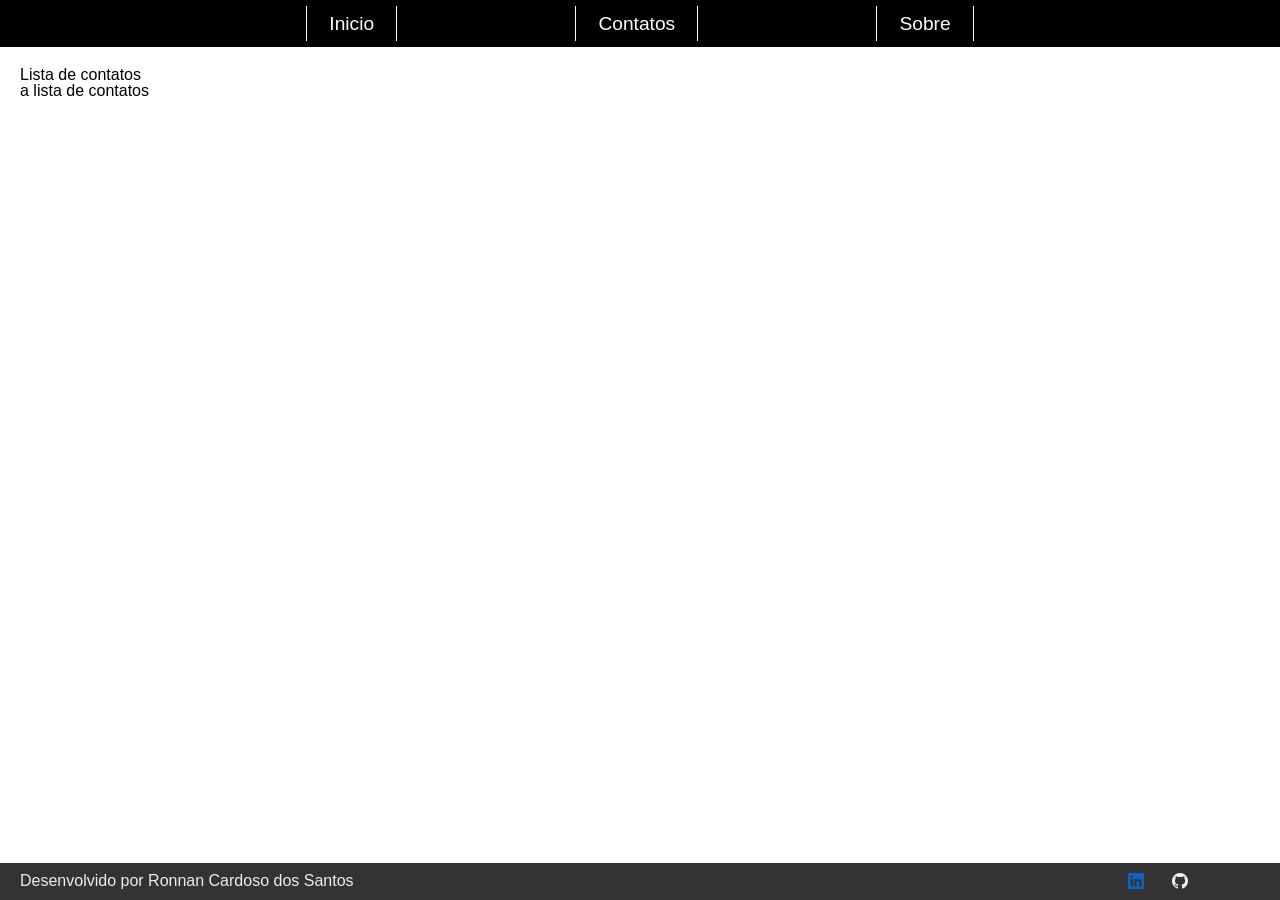
==== index.html @ abeeced5 "Initial commit" ====
<!doctype html>
<html lang="en">
  <head>
    <meta charset="UTF-8" />
    <meta name="viewport" content="width=device-width, initial-scale=1.0" />
    <title>MVP1 - PUCRIO</title>
    <!-- Biblioteca de icones -->
    <link
      rel="stylesheet"
      href="https://cdn.jsdelivr.net/npm/bootstrap-icons@1.11.3/font/bootstrap-icons.css"
      integrity="sha384-tViUnnbYAV00FLIhhi3v/dWt3Jxw4gZQcNoSCxCIFNJVCx7/D55/wXsrNIRANwdD"
      crossorigin="anonymous"
    />
    <!-- Arquivo de estilo -->
    <link rel="stylesheet" href="./src/styles/styles.css" />
  </head>
  <body>
    <!-- Cabeçalho -->
    <header>
      <ul>
        <li>Inicio</li>
        <li>Contatos</li>
        <li>Sobre</li>
      </ul>
    </header>
    <!-- fim do Cabeçalho -->
    <main>
      <div class="container">
        <h1>Lista de contatos</h1>
        <p>a lista de contatos</p>
      </div>
    </main>
    <!-- Rodape -->
    <footer>
      <div class="footer-left">Desenvolvido por Ronnan Cardoso dos Santos</div>
      <div class="footer-right">
        <a href="https://www.linkedin.com/in/ronnan-santos/" target="_blank"
          ><i class="bi bi-linkedin" style="color: #0a66c2"></i
        ></a>
        <a href="https://github.com/ronnansants" target="_blank"
          ><i class="bi bi-github"></i>
        </a>
      </div>
    </footer>
    <!-- Fim do Rodape -->
  </body>
</html>
---- src/styles/styles.css ----
@import url("./reset.css");
body {
  margin: 0;
  min-height: 100vh; /* altura mínima da tela */
  display: flex;
  flex-direction: column;
  font-family: Verdana, Geneva, Tahoma, sans-serif;
}

/* Cabeçalho */
header {
  padding: 6px 10dvw;
  font-size: larger;
  background: #000000;
  color: #fff;
}
header ul {
  display: flex;
  justify-content: space-evenly;
}
header ul li {
  padding: 8px 22px;
  border-right: solid 1px snow;
  border-left: solid 1px snow;
}

/* Fim do cabeçalho */

main {
  flex: 1; /* ocupa todo o espaço disponível */
  padding: 20px;
}

.container {
  width: 70%;
  justify-self: center;
}

footer {
  background: #333;
  color: #eeeeee;
  text-align: center;
  margin-top: 20px;
  padding: 10px 20px;
  display: flex;
}

.footer-left {
  flex: 5;
  text-align: left;
}
.footer-right {
  flex: 2;
  text-align: right;
  padding: 0 60px 0 12px;
}

.footer-right a {
  margin: 0 12px;
}

footer a {
  text-decoration: none;
  color: inherit;
}
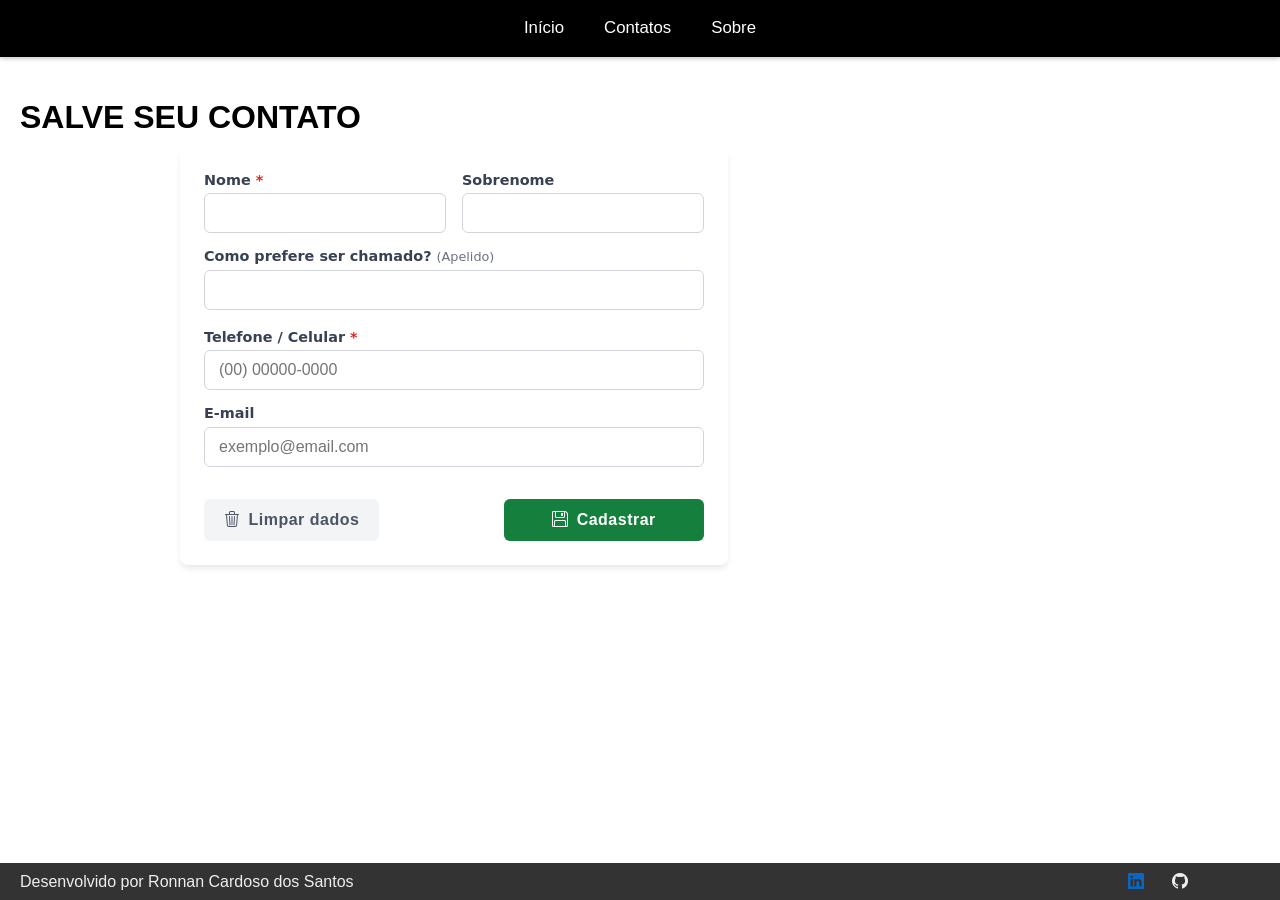
==== commit 92e47b2b: "Realizando a estrutura do projeto, para logo mais implementar Transformar em 1 SPA." ====
--- a/index.html
+++ b/index.html
@@ -14,21 +14,121 @@
     <!-- Arquivo de estilo -->
     <link rel="stylesheet" href="./src/styles/styles.css" />
   </head>
+  <!-- Script geral -->
+  <script type="module" src="./src/scripts/index.js"></script>
   <body>
     <!-- Cabeçalho -->
-    <header>
-      <ul>
-        <li>Inicio</li>
-        <li>Contatos</li>
-        <li>Sobre</li>
-      </ul>
+    <header class="cabecalho">
+      <nav class="menu-navegacao" aria-label="Navegação principal">
+        <ul class="menu-lista">
+          <li><a href="#inicio" class="menu-link">Início</a></li>
+          <li><a href="#contatos" class="menu-link">Contatos</a></li>
+          <li><a href="#sobre" class="menu-link">Sobre</a></li>
+        </ul>
+      </nav>
     </header>
     <!-- fim do Cabeçalho -->
     <main>
+      <!-- inicio container -->
       <div class="container">
-        <h1>Lista de contatos</h1>
-        <p>a lista de contatos</p>
+        <h1 class="title">Salve seu contato</h1>
+        <form action="/contato" method="post" class="form-cadastro">
+          <!-- Grupo: Identificação -->
+          <fieldset class="form-grupo">
+            <legend class="sr-only">Dados Pessoais</legend>
+
+            <div class="linha-dupla">
+              <div class="campo">
+                <label for="Nome"
+                  >Nome
+                  <span class="obrigatorio" aria-hidden="true">*</span></label
+                >
+                <input
+                  type="text"
+                  name="nome"
+                  id="Nome"
+                  required
+                  autocomplete="given-name"
+                />
+              </div>
+
+              <div class="campo">
+                <label for="Sobrenome">Sobrenome</label>
+                <input
+                  type="text"
+                  name="sobrenome"
+                  id="Sobrenome"
+                  autocomplete="family-name"
+                />
+              </div>
+            </div>
+
+            <div class="campo">
+              <label for="Apelido"
+                >Como prefere ser chamado?
+                <span class="opcional">(Apelido)</span></label
+              >
+              <input
+                type="text"
+                name="apelido"
+                id="Apelido"
+                autocomplete="nickname"
+              />
+            </div>
+          </fieldset>
+
+          <!-- Grupo: Contato -->
+          <fieldset class="form-grupo">
+            <legend class="sr-only">Informações de Contato</legend>
+
+            <div class="campo">
+              <label for="Celular"
+                >Telefone / Celular
+                <span class="obrigatorio" aria-hidden="true">*</span></label
+              >
+              <!-- Integrado com a máscara que criamos no primeiro passo -->
+              <input
+                type="tel"
+                name="celular"
+                id="Celular"
+                placeholder="(00) 00000-0000"
+                maxlength="15"
+                required
+                autocomplete="tel"
+              />
+            </div>
+
+            <div class="campo">
+              <label for="Email">E-mail</label>
+              <input
+                type="email"
+                name="email"
+                id="Email"
+                placeholder="exemplo@email.com"
+                autocomplete="email"
+              />
+            </div>
+          </fieldset>
+
+          <!-- Ações do Formulário -->
+          <div class="form-acoes">
+            <!-- Botão Limpar (Esquerda, Secundário) -->
+            <button
+              type="reset"
+              class="btn btn-limpar"
+              onclick="btnLimpar(this, event)"
+            >
+              <i class="bi bi-trash3" aria-hidden="true"></i> Limpar dados
+            </button>
+
+            <!-- Botão Cadastrar (Direita, Primário) -->
+            <button type="submit" class="btn btn-salvar">
+              <i class="bi bi-floppy" aria-hidden="true"></i>Cadastrar
+            </button>
+          </div>
+        </form>
       </div>
+      <!-- fim container -->
     </main>
     <!-- Rodape -->
     <footer>
--- a/src/styles/styles.css
+++ b/src/styles/styles.css
@@ -1,33 +1,16 @@
 @import url("./reset.css");
+
+/* 1. Estrutura Global da Página */
 body {
   margin: 0;
-  min-height: 100vh; /* altura mínima da tela */
+  min-height: 100vh;
   display: flex;
   flex-direction: column;
   font-family: Verdana, Geneva, Tahoma, sans-serif;
 }
 
-/* Cabeçalho */
-header {
-  padding: 6px 10dvw;
-  font-size: larger;
-  background: #000000;
-  color: #fff;
-}
-header ul {
-  display: flex;
-  justify-content: space-evenly;
-}
-header ul li {
-  padding: 8px 22px;
-  border-right: solid 1px snow;
-  border-left: solid 1px snow;
-}
-
-/* Fim do cabeçalho */
-
 main {
-  flex: 1; /* ocupa todo o espaço disponível */
+  flex: 1; /* Ocupa todo o espaço vertical disponível entre header e footer */
   padding: 20px;
 }
 
@@ -36,6 +19,231 @@
   justify-self: center;
 }
 
+/* 2. Cabeçalho e Menu de Navegação */
+.cabecalho {
+  background-color: #000000;
+  padding: 12px 10vw;
+  box-shadow: 0 2px 4px rgba(0, 0, 0, 0.2);
+}
+
+.menu-lista {
+  display: flex;
+  justify-content: center; /* Centraliza em telas menores */
+  gap: 32px; /* Espaçamento consistente em vez de dividir a tela */
+  list-style: none;
+  margin: 0;
+  padding: 0;
+}
+
+.menu-link {
+  color: #ffffff;
+  text-decoration: none;
+  font-size: 1.05rem;
+  font-weight: 500;
+  padding: 8px 4px;
+  position: relative;
+  display: inline-block;
+  transition: color 0.2s ease;
+}
+
+/* Efeito Hover e Focus Acessível */
+.menu-link:hover,
+.menu-link:focus-visible {
+  color: #34d399; /* Muda para um tom verde-esmeralda suave */
+  outline: none;
+}
+
+/* Linha animada abaixo do link ao passar o mouse */
+.menu-link::after {
+  content: "";
+  position: absolute;
+  width: 100%;
+  transform: scaleX(0);
+  height: 2px;
+  bottom: 0;
+  left: 0;
+  background-color: #34d399;
+  transform-origin: bottom right;
+  transition: transform 0.25s ease-out;
+}
+
+.menu-link:hover::after,
+.menu-link:focus-visible::after {
+  transform: scaleX(1);
+  transform-origin: bottom left;
+}
+
+/* Ajuste sutil para celulares */
+@media (max-width: 480px) {
+  .menu-lista {
+    gap: 16px;
+  }
+  .menu-link {
+    font-size: 0.95rem;
+  }
+}
+
+/* 3. Configurações Globais do Formulário */
+.form-cadastro {
+  max-width: 500px;
+  margin: 0 auto;
+  font-family:
+    system-ui,
+    -apple-system,
+    sans-serif; /* Fonte legível para formulários */
+  display: flex;
+  flex-direction: column;
+  gap: 20px;
+  padding: 24px;
+  background-color: #ffffff;
+  border-radius: 8px;
+  box-shadow: 0 4px 6px -1px rgba(0, 0, 0, 0.1);
+}
+
+.form-grupo {
+  border: none;
+  padding: 0;
+  margin: 0;
+  display: flex;
+  flex-direction: column;
+  gap: 16px;
+}
+
+/* Acessibilidade: Esconde legendas apenas visualmente para leitores de tela */
+.sr-only {
+  position: absolute;
+  width: 1px;
+  height: 1px;
+  padding: 0;
+  margin: -1px;
+  overflow: hidden;
+  clip: rect(0, 0, 0, 0);
+  border: 0;
+}
+
+/* Layout Responsivo do Formulário (Lado a Lado no Desktop) */
+.linha-dupla {
+  display: flex;
+  gap: 16px;
+}
+
+.linha-dupla .campo {
+  flex: 1;
+}
+
+@media (max-width: 480px) {
+  .linha-dupla {
+    flex-direction: column;
+    gap: 16px;
+  }
+}
+
+/* Labels e Inputs */
+.campo {
+  display: flex;
+  flex-direction: column;
+  gap: 6px;
+}
+
+.campo label {
+  font-size: 0.9rem;
+  font-weight: 600;
+  color: #374151;
+}
+
+.obrigatorio {
+  color: #dc2626;
+}
+
+.opcional {
+  font-size: 0.8rem;
+  font-weight: 400;
+  color: #6b7280;
+}
+
+.campo input {
+  padding: 10px 14px;
+  font-size: 1rem;
+  border: 1px solid #d1d5db;
+  border-radius: 6px;
+  transition:
+    border-color 0.2s,
+    box-shadow 0.2s;
+}
+
+/* Estados de Focus Acessíveis nos Inputs */
+.campo input:focus {
+  outline: none;
+  border-color: #2563eb;
+  box-shadow: 0 0 0 3px rgba(37, 99, 235, 0.2);
+}
+
+/* 4. Área de Botões e Ações */
+.form-acoes {
+  display: flex;
+  justify-content: space-between;
+  align-items: center;
+  margin-top: 12px;
+  gap: 12px;
+}
+
+/* Estilo Base dos Botões (Versão com melhor espaçamento e UX) */
+.btn {
+  display: inline-flex;
+  align-items: center;
+  justify-content: center;
+  gap: 8px; /* Espaço perfeito para os Bootstrap Icons */
+  padding: 12px 20px;
+  font-size: 1rem;
+  font-weight: 600;
+  letter-spacing: 0.5px;
+  border: none;
+  border-radius: 6px;
+  cursor: pointer;
+  transition:
+    background-color 0.2s ease,
+    transform 0.1s ease,
+    box-shadow 0.2s ease;
+  text-decoration: none;
+}
+
+.btn:active {
+  transform: scale(0.98); /* Feedback tátil de clique */
+}
+
+/* Botão Salvar (Primário - Verde Acessível) */
+.btn-salvar {
+  background-color: #15803d;
+  color: #ffffff;
+  flex-grow: 1;
+  max-width: 200px;
+}
+
+.btn-salvar:hover {
+  background-color: #166534;
+}
+
+/* Botão Limpar (Secundário - Cinza Confortável) */
+.btn-limpar {
+  background-color: #f3f4f6;
+  color: #4b5563;
+}
+
+.btn-limpar:hover {
+  background-color: #e5e7eb;
+  color: #1f2937;
+}
+
+.title {
+  font-size: xx-large;
+  font-weight: bold;
+  font-family: Haettenschweiler, "Arial Narrow Bold", sans-serif;
+  text-transform: uppercase;
+  justify-self: center;
+  margin: 1.5rem 0 1rem 0;
+}
+
+/* 5. Rodapé */
 footer {
   background: #333;
   color: #eeeeee;
@@ -43,12 +251,14 @@
   margin-top: 20px;
   padding: 10px 20px;
   display: flex;
+  align-items: center;
 }
 
 .footer-left {
   flex: 5;
   text-align: left;
 }
+
 .footer-right {
   flex: 2;
   text-align: right;
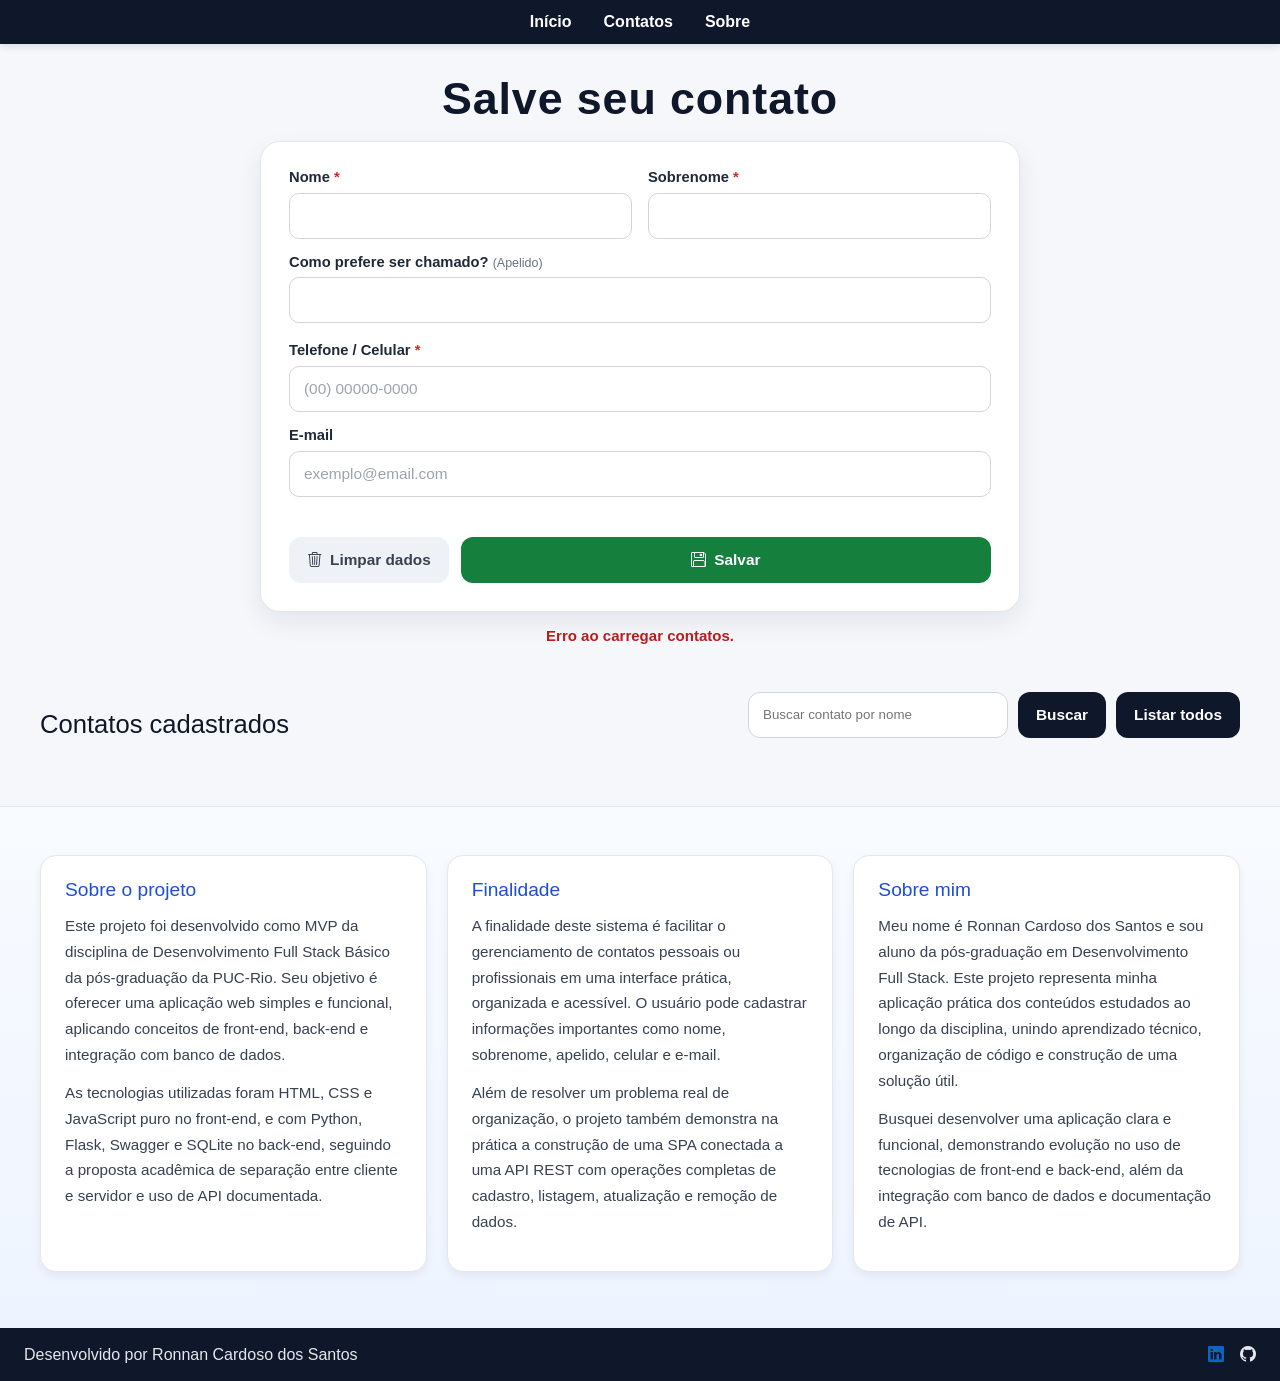
==== commit 27d3481a: "Final commit" ====
--- a/index.html
+++ b/index.html
@@ -1,5 +1,5 @@
 <!doctype html>
-<html lang="en">
+<html lang="pt-br">
   <head>
     <meta charset="UTF-8" />
     <meta name="viewport" content="width=device-width, initial-scale=1.0" />
@@ -14,8 +14,6 @@
     <!-- Arquivo de estilo -->
     <link rel="stylesheet" href="./src/styles/styles.css" />
   </head>
-  <!-- Script geral -->
-  <script type="module" src="./src/scripts/index.js"></script>
   <body>
     <!-- Cabeçalho -->
     <header class="cabecalho">
@@ -32,7 +30,8 @@
       <!-- inicio container -->
       <div class="container">
         <h1 class="title">Salve seu contato</h1>
-        <form action="/contato" method="post" class="form-cadastro">
+
+        <form id="form-cadastro" class="form-cadastro">
           <!-- Grupo: Identificação -->
           <fieldset class="form-grupo">
             <legend class="sr-only">Dados Pessoais</legend>
@@ -46,18 +45,22 @@
                 <input
                   type="text"
                   name="nome"
-                  id="Nome"
+                  id="nome"
                   required
                   autocomplete="given-name"
                 />
               </div>
 
               <div class="campo">
-                <label for="Sobrenome">Sobrenome</label>
+                <label for="Sobrenome"
+                  >Sobrenome
+                  <span class="obrigatorio" aria-hidden="true">*</span></label
+                >
                 <input
                   type="text"
                   name="sobrenome"
-                  id="Sobrenome"
+                  id="sobrenome"
+                  required
                   autocomplete="family-name"
                 />
               </div>
@@ -71,7 +74,7 @@
               <input
                 type="text"
                 name="apelido"
-                id="Apelido"
+                id="apelido"
                 autocomplete="nickname"
               />
             </div>
@@ -86,11 +89,11 @@
                 >Telefone / Celular
                 <span class="obrigatorio" aria-hidden="true">*</span></label
               >
-              <!-- Integrado com a máscara que criamos no primeiro passo -->
+
               <input
                 type="tel"
                 name="celular"
-                id="Celular"
+                id="celular"
                 placeholder="(00) 00000-0000"
                 maxlength="15"
                 required
@@ -103,10 +106,14 @@
               <input
                 type="email"
                 name="email"
-                id="Email"
+                id="email"
                 placeholder="exemplo@email.com"
                 autocomplete="email"
               />
+            </div>
+
+            <div class="campo">
+              <input type="hidden" id="contato-id" readonly />
             </div>
           </fieldset>
 
@@ -123,25 +130,135 @@
 
             <!-- Botão Cadastrar (Direita, Primário) -->
             <button type="submit" class="btn btn-salvar">
-              <i class="bi bi-floppy" aria-hidden="true"></i>Cadastrar
+              <i class="bi bi-floppy" aria-hidden="true"></i>Salvar
             </button>
           </div>
         </form>
+
+        <!-- Mensagem/alertas para o usuarioa -->
+        <p id="mensagem" class="mensagem-status" aria-live="polite"></p>
       </div>
       <!-- fim container -->
+
+      <!-- inicio listagem dos contatos -->
+      <section id="contatos" class="secao-contatos">
+        <div class="cabecalho-secao">
+          <h2>Contatos cadastrados</h2>
+          <div class="acoes-busca">
+            <input
+              type="text"
+              id="filtro-nome"
+              placeholder="Buscar contato por nome"
+            />
+            <button type="button" id="btn-buscar" class="btn">Buscar</button>
+            <button type="button" id="btn-listar" class="btn">
+              Listar todos
+            </button>
+          </div>
+        </div>
+
+        <div id="lista-contatos" class="lista-contatos"></div>
+      </section>
     </main>
+    <section id="sobre" class="secao-sobre">
+      <div class="sobre-container">
+        <div class="sobre-card">
+          <h2>Sobre o projeto</h2>
+          <p>
+            Este projeto foi desenvolvido como MVP da disciplina de
+            Desenvolvimento Full Stack Básico da pós-graduação da PUC-Rio. Seu
+            objetivo é oferecer uma aplicação web simples e funcional, aplicando
+            conceitos de front-end, back-end e integração com banco de dados.
+          </p>
+          <p>
+            As tecnologias utilizadas foram HTML, CSS e JavaScript puro no
+            front-end, e com Python, Flask, Swagger e SQLite no back-end,
+            seguindo a proposta acadêmica de separação entre cliente e servidor
+            e uso de API documentada.
+          </p>
+        </div>
+
+        <div class="sobre-card">
+          <h2>Finalidade</h2>
+          <p>
+            A finalidade deste sistema é facilitar o gerenciamento de contatos
+            pessoais ou profissionais em uma interface prática, organizada e
+            acessível. O usuário pode cadastrar informações importantes como
+            nome, sobrenome, apelido, celular e e-mail.
+          </p>
+          <p>
+            Além de resolver um problema real de organização, o projeto também
+            demonstra na prática a construção de uma SPA conectada a uma API
+            REST com operações completas de cadastro, listagem, atualização e
+            remoção de dados.
+          </p>
+        </div>
+
+        <div class="sobre-card">
+          <h2>Sobre mim</h2>
+          <p>
+            Meu nome é Ronnan Cardoso dos Santos e sou aluno da pós-graduação em
+            Desenvolvimento Full Stack. Este projeto representa minha aplicação
+            prática dos conteúdos estudados ao longo da disciplina, unindo
+            aprendizado técnico, organização de código e construção de uma
+            solução útil.
+          </p>
+          <p>
+            Busquei desenvolver uma aplicação clara e funcional, demonstrando
+            evolução no uso de tecnologias de front-end e back-end, além da
+            integração com banco de dados e documentação de API.
+          </p>
+        </div>
+      </div>
+    </section>
     <!-- Rodape -->
     <footer>
       <div class="footer-left">Desenvolvido por Ronnan Cardoso dos Santos</div>
       <div class="footer-right">
-        <a href="https://www.linkedin.com/in/ronnan-santos/" target="_blank"
+        <a
+          href="https://www.linkedin.com/in/ronnan-santos/"
+          target="_blank"
+          rel="noopener noreferrer"
           ><i class="bi bi-linkedin" style="color: #0a66c2"></i
         ></a>
-        <a href="https://github.com/ronnansants" target="_blank"
+        <a
+          href="https://github.com/ronnansants"
+          target="_blank"
+          rel="noopener noreferrer"
           ><i class="bi bi-github"></i>
         </a>
       </div>
     </footer>
     <!-- Fim do Rodape -->
+    <div id="modal-excluir" class="modal hidden" aria-hidden="true">
+      <div class="modal-backdrop"></div>
+      <div
+        class="modal-box"
+        role="dialog"
+        aria-modal="true"
+        aria-labelledby="modal-titulo"
+      >
+        <h3 id="modal-titulo">Confirmar exclusão</h3>
+        <p id="modal-texto">Tem certeza que deseja excluir este contato?</p>
+        <div class="modal-acoes">
+          <button
+            type="button"
+            id="btn-cancelar-exclusao"
+            class="btn btn-limpar"
+          >
+            Cancelar
+          </button>
+          <button
+            type="button"
+            id="btn-confirmar-exclusao"
+            class="btn btn-excluir"
+          >
+            Excluir
+          </button>
+        </div>
+      </div>
+    </div>
+    <!-- Script geral -->
+    <script type="module" src="./src/scripts/index.js"></script>
   </body>
 </html>
--- a/src/styles/styles.css
+++ b/src/styles/styles.css
@@ -1,115 +1,123 @@
 @import url("./reset.css");
 
-/* 1. Estrutura Global da Página */
+:root {
+  --bg: #f5f7fb;
+  --surface: #ffffff;
+  --surface-soft: #f8fafc;
+  --text: #1f2937;
+  --text-soft: #6b7280;
+  --border: #e5e7eb;
+  --primary: #2563eb;
+  --primary-dark: #1d4ed8;
+  --success: #15803d;
+  --success-dark: #166534;
+  --danger: #dc2626;
+  --danger-dark: #b91c1c;
+  --shadow-sm: 0 4px 10px rgba(15, 23, 42, 0.06);
+  --shadow-md: 0 10px 24px rgba(15, 23, 42, 0.08);
+  --radius-sm: 10px;
+  --radius-md: 16px;
+  --radius-lg: 20px;
+  --container: 1200px;
+}
+
+* {
+  box-sizing: border-box;
+}
+
+html {
+  scroll-behavior: smooth;
+}
+
 body {
   margin: 0;
   min-height: 100vh;
   display: flex;
   flex-direction: column;
-  font-family: Verdana, Geneva, Tahoma, sans-serif;
+  font-family: Inter, Verdana, Geneva, Tahoma, sans-serif;
+  background: var(--bg);
+  color: var(--text);
 }
 
 main {
-  flex: 1; /* Ocupa todo o espaço vertical disponível entre header e footer */
-  padding: 20px;
+  flex: 1;
+  width: 100%;
 }
 
 .container {
-  width: 70%;
-  justify-self: center;
-}
-
-/* 2. Cabeçalho e Menu de Navegação */
+  width: min(100% - 32px, 760px);
+  margin: 32px auto 0;
+}
+
 .cabecalho {
-  background-color: #000000;
-  padding: 12px 10vw;
-  box-shadow: 0 2px 4px rgba(0, 0, 0, 0.2);
+  background: #0f172a;
+  color: #fff;
+  padding: 14px 24px;
+  box-shadow: 0 2px 8px rgba(0, 0, 0, 0.12);
+}
+
+.menu-navegacao {
+  max-width: var(--container);
+  margin: 0 auto;
 }
 
 .menu-lista {
-  display: flex;
-  justify-content: center; /* Centraliza em telas menores */
-  gap: 32px; /* Espaçamento consistente em vez de dividir a tela */
   list-style: none;
   margin: 0;
   padding: 0;
+  display: flex;
+  justify-content: center;
+  gap: 28px;
 }
 
 .menu-link {
-  color: #ffffff;
+  color: #fff;
   text-decoration: none;
-  font-size: 1.05rem;
-  font-weight: 500;
-  padding: 8px 4px;
-  position: relative;
-  display: inline-block;
-  transition: color 0.2s ease;
-}
-
-/* Efeito Hover e Focus Acessível */
+  font-size: 1rem;
+  font-weight: 600;
+  padding: 8px 2px;
+  border-bottom: 2px solid transparent;
+  transition:
+    color 0.2s ease,
+    border-color 0.2s ease;
+}
+
 .menu-link:hover,
 .menu-link:focus-visible {
-  color: #34d399; /* Muda para um tom verde-esmeralda suave */
+  color: #93c5fd;
+  border-bottom-color: #93c5fd;
   outline: none;
 }
 
-/* Linha animada abaixo do link ao passar o mouse */
-.menu-link::after {
-  content: "";
-  position: absolute;
-  width: 100%;
-  transform: scaleX(0);
-  height: 2px;
-  bottom: 0;
-  left: 0;
-  background-color: #34d399;
-  transform-origin: bottom right;
-  transition: transform 0.25s ease-out;
-}
-
-.menu-link:hover::after,
-.menu-link:focus-visible::after {
-  transform: scaleX(1);
-  transform-origin: bottom left;
-}
-
-/* Ajuste sutil para celulares */
-@media (max-width: 480px) {
-  .menu-lista {
-    gap: 16px;
-  }
-  .menu-link {
-    font-size: 0.95rem;
-  }
-}
-
-/* 3. Configurações Globais do Formulário */
+.title {
+  margin: 0 0 20px;
+  text-align: center;
+  font-size: clamp(2rem, 4vw, 2.8rem);
+  font-weight: 800;
+  letter-spacing: 0.02em;
+  color: #0f172a;
+}
+
 .form-cadastro {
-  max-width: 500px;
-  margin: 0 auto;
-  font-family:
-    system-ui,
-    -apple-system,
-    sans-serif; /* Fonte legível para formulários */
   display: flex;
   flex-direction: column;
   gap: 20px;
-  padding: 24px;
-  background-color: #ffffff;
-  border-radius: 8px;
-  box-shadow: 0 4px 6px -1px rgba(0, 0, 0, 0.1);
+  background: var(--surface);
+  border: 1px solid var(--border);
+  border-radius: var(--radius-lg);
+  box-shadow: var(--shadow-md);
+  padding: 28px;
 }
 
 .form-grupo {
+  margin: 0;
+  padding: 0;
   border: none;
-  padding: 0;
-  margin: 0;
   display: flex;
   flex-direction: column;
   gap: 16px;
 }
 
-/* Acessibilidade: Esconde legendas apenas visualmente para leitores de tela */
 .sr-only {
   position: absolute;
   width: 1px;
@@ -121,155 +129,449 @@
   border: 0;
 }
 
-/* Layout Responsivo do Formulário (Lado a Lado no Desktop) */
 .linha-dupla {
-  display: flex;
+  display: grid;
+  grid-template-columns: 1fr 1fr;
   gap: 16px;
 }
 
-.linha-dupla .campo {
-  flex: 1;
-}
-
-@media (max-width: 480px) {
-  .linha-dupla {
-    flex-direction: column;
-    gap: 16px;
-  }
-}
-
-/* Labels e Inputs */
 .campo {
   display: flex;
   flex-direction: column;
-  gap: 6px;
+  gap: 8px;
 }
 
 .campo label {
-  font-size: 0.9rem;
-  font-weight: 600;
-  color: #374151;
+  font-size: 0.92rem;
+  font-weight: 700;
+  color: var(--text);
 }
 
 .obrigatorio {
-  color: #dc2626;
+  color: var(--danger);
 }
 
 .opcional {
-  font-size: 0.8rem;
-  font-weight: 400;
-  color: #6b7280;
+  font-size: 0.78rem;
+  font-weight: 500;
+  color: var(--text-soft);
 }
 
 .campo input {
-  padding: 10px 14px;
-  font-size: 1rem;
+  width: 100%;
+  min-height: 46px;
+  padding: 12px 14px;
   border: 1px solid #d1d5db;
-  border-radius: 6px;
+  border-radius: var(--radius-sm);
+  background: #fff;
+  color: var(--text);
+  font-size: 0.96rem;
   transition:
-    border-color 0.2s,
-    box-shadow 0.2s;
-}
-
-/* Estados de Focus Acessíveis nos Inputs */
+    border-color 0.2s ease,
+    box-shadow 0.2s ease;
+}
+
+.campo input::placeholder {
+  color: #9ca3af;
+}
+
 .campo input:focus {
   outline: none;
-  border-color: #2563eb;
-  box-shadow: 0 0 0 3px rgba(37, 99, 235, 0.2);
-}
-
-/* 4. Área de Botões e Ações */
+  border-color: var(--primary);
+  box-shadow: 0 0 0 4px rgba(37, 99, 235, 0.14);
+}
+
 .form-acoes {
   display: flex;
-  justify-content: space-between;
-  align-items: center;
-  margin-top: 12px;
   gap: 12px;
-}
-
-/* Estilo Base dos Botões (Versão com melhor espaçamento e UX) */
+  margin-top: 4px;
+}
+
+.btn,
+.btn-small {
+  border: none;
+  cursor: pointer;
+  font-weight: 700;
+  transition:
+    background-color 0.2s ease,
+    box-shadow 0.2s ease,
+    opacity 0.2s ease;
+}
+
 .btn {
+  min-height: 46px;
+  padding: 12px 18px;
+  border-radius: 12px;
   display: inline-flex;
   align-items: center;
   justify-content: center;
-  gap: 8px; /* Espaço perfeito para os Bootstrap Icons */
-  padding: 12px 20px;
+  gap: 8px;
+  font-size: 0.96rem;
+  text-decoration: none;
+}
+
+.btn-small {
+  min-height: 38px;
+  padding: 8px 14px;
+  border-radius: 10px;
+  font-size: 0.84rem;
+}
+
+.btn:hover,
+.btn-small:hover {
+  box-shadow: var(--shadow-sm);
+}
+
+.btn-salvar {
+  flex: 1;
+  background: var(--success);
+  color: #fff;
+}
+
+.btn-salvar:hover {
+  background: var(--success-dark);
+}
+
+.btn-limpar {
+  background: #eef2f7;
+  color: #374151;
+}
+
+.btn-limpar:hover {
+  background: #e5e7eb;
+}
+
+.btn-editar {
+  flex: 1;
+  background: #eff6ff;
+  color: var(--primary-dark);
+  border: 1px solid #bfdbfe;
+}
+
+.btn-editar:hover {
+  background: #dbeafe;
+}
+
+.btn-excluir {
+  flex: 1;
+  background: #fef2f2;
+  color: var(--danger-dark);
+  border: 1px solid #fecaca;
+}
+
+.btn-excluir:hover {
+  background: #fee2e2;
+}
+
+.mensagem-status {
+  width: min(100% - 32px, 760px);
+  margin: 16px auto 0;
+  min-height: 24px;
+  text-align: center;
+  font-size: 0.94rem;
+  font-weight: 600;
+  color: var(--text-soft);
+}
+
+.mensagem-status.sucesso {
+  color: var(--success-dark);
+}
+
+.mensagem-status.erro {
+  color: var(--danger-dark);
+}
+
+.secao-contatos {
+  width: min(100% - 32px, var(--container));
+  margin: 40px auto 0;
+}
+
+.cabecalho-secao {
+  display: flex;
+  flex-wrap: wrap;
+  justify-content: space-between;
+  align-items: end;
+  gap: 16px;
+  margin-bottom: 20px;
+}
+
+.cabecalho-secao h2 {
+  margin: 0;
+  font-size: 1.6rem;
+  color: #0f172a;
+}
+
+.acoes-busca {
+  display: flex;
+  flex-wrap: wrap;
+  gap: 10px;
+}
+
+.acoes-busca input {
+  min-width: 260px;
+  min-height: 44px;
+  padding: 10px 14px;
+  border: 1px solid #d1d5db;
+  border-radius: 12px;
+  background: #fff;
+}
+
+.acoes-busca input:focus {
+  outline: none;
+  border-color: var(--primary);
+  box-shadow: 0 0 0 4px rgba(37, 99, 235, 0.14);
+}
+
+#btn-buscar,
+#btn-listar {
+  background: #0f172a;
+  color: #fff;
+}
+
+#btn-buscar:hover,
+#btn-listar:hover {
+  background: #1e293b;
+}
+
+.lista-contatos {
+  display: grid;
+  grid-template-columns: repeat(auto-fit, minmax(230px, 1fr));
+  gap: 18px;
+}
+
+.card {
+  display: flex;
+  flex-direction: column;
+  justify-content: space-between;
+  min-height: 210px;
+  background: var(--surface);
+  border: 1px solid var(--border);
+  border-radius: var(--radius-md);
+  box-shadow: var(--shadow-sm);
+}
+
+.card-body {
+  padding: 18px 18px 14px;
+}
+
+.card-body h3 {
+  margin: 0 0 14px;
+  padding-bottom: 10px;
+  border-bottom: 1px solid #eef2f7;
   font-size: 1rem;
-  font-weight: 600;
-  letter-spacing: 0.5px;
-  border: none;
-  border-radius: 6px;
-  cursor: pointer;
-  transition:
-    background-color 0.2s ease,
-    transform 0.1s ease,
-    box-shadow 0.2s ease;
+  line-height: 1.4;
+  text-align: center;
+  color: #0f172a;
+}
+
+.card-body p {
+  margin: 8px 0;
+  font-size: 0.92rem;
+  line-height: 1.5;
+  color: #4b5563;
+  word-break: break-word;
+}
+
+.card-body strong {
+  color: #111827;
+}
+
+.card-bottom {
+  display: flex;
+  gap: 10px;
+  padding: 14px 18px 18px;
+  border-top: 1px solid #eef2f7;
+  background: var(--surface-soft);
+}
+
+.sem-contatos {
+  grid-column: 1 / -1;
+  margin: 0;
+  padding: 24px;
+  text-align: center;
+  border: 1px dashed #cbd5e1;
+  border-radius: var(--radius-md);
+  background: #fff;
+  color: var(--text-soft);
+}
+
+.secao-sobre {
+  margin-top: 48px;
+  padding: 48px 16px 56px;
+  background: linear-gradient(180deg, #f8fbff 0%, #eef4ff 100%);
+  border-top: 1px solid #e5e7eb;
+}
+
+.sobre-container {
+  width: min(100%, var(--container));
+  margin: 0 auto;
+  display: grid;
+  grid-template-columns: repeat(3, 1fr);
+  gap: 20px;
+}
+
+.sobre-card {
+  background: var(--surface);
+  border: 1px solid var(--border);
+  border-radius: var(--radius-md);
+  padding: 24px;
+  box-shadow: var(--shadow-sm);
+}
+
+.sobre-card h2 {
+  margin: 0 0 14px;
+  font-size: 1.2rem;
+  color: var(--primary-dark);
+}
+
+.sobre-card p {
+  margin: 0 0 12px;
+  color: #374151;
+  line-height: 1.7;
+  font-size: 0.95rem;
+}
+
+footer {
+  background: #0f172a;
+  color: #e5e7eb;
+  margin-top: 0;
+  padding: 18px 24px;
+}
+
+.footer-left,
+.footer-right {
+  width: min(100%, var(--container));
+  margin: 0 auto;
+}
+
+footer {
+  display: flex;
+  justify-content: space-between;
+  align-items: center;
+  gap: 12px;
+  flex-wrap: wrap;
+}
+
+.footer-left {
+  flex: 1;
+  text-align: left;
+}
+
+.footer-right {
+  display: flex;
+  justify-content: flex-end;
+  gap: 16px;
+  flex: 1;
+}
+
+.footer-right a,
+footer a {
+  color: inherit;
   text-decoration: none;
 }
 
-.btn:active {
-  transform: scale(0.98); /* Feedback tátil de clique */
-}
-
-/* Botão Salvar (Primário - Verde Acessível) */
-.btn-salvar {
-  background-color: #15803d;
-  color: #ffffff;
-  flex-grow: 1;
-  max-width: 200px;
-}
-
-.btn-salvar:hover {
-  background-color: #166534;
-}
-
-/* Botão Limpar (Secundário - Cinza Confortável) */
-.btn-limpar {
-  background-color: #f3f4f6;
+.footer-right a:hover {
+  color: #93c5fd;
+}
+
+@media (max-width: 992px) {
+  .sobre-container {
+    grid-template-columns: 1fr;
+  }
+
+  .lista-contatos {
+    grid-template-columns: repeat(2, minmax(0, 1fr));
+  }
+}
+
+@media (max-width: 768px) {
+  .container,
+  .secao-contatos,
+  .mensagem-status {
+    width: min(100% - 24px, 100%);
+  }
+
+  .linha-dupla {
+    grid-template-columns: 1fr;
+  }
+
+  .cabecalho-secao {
+    align-items: stretch;
+  }
+
+  .acoes-busca {
+    width: 100%;
+  }
+
+  .acoes-busca input,
+  #btn-buscar,
+  #btn-listar {
+    width: 100%;
+  }
+
+  .form-acoes {
+    flex-direction: column;
+  }
+
+  .btn-salvar,
+  .btn-limpar {
+    width: 100%;
+    max-width: none;
+  }
+
+  .lista-contatos {
+    grid-template-columns: 1fr;
+  }
+
+  footer {
+    flex-direction: column;
+    align-items: flex-start;
+  }
+
+  .footer-right {
+    justify-content: flex-start;
+  }
+}
+.modal.hidden {
+  display: none;
+}
+
+.modal {
+  position: fixed;
+  inset: 0;
+  z-index: 9999;
+}
+
+.modal-backdrop {
+  position: absolute;
+  inset: 0;
+  background: rgba(15, 23, 42, 0.55);
+}
+
+.modal-box {
+  position: relative;
+  z-index: 2;
+  width: min(100% - 32px, 420px);
+  margin: 10vh auto 0;
+  background: #ffffff;
+  border-radius: 16px;
+  padding: 24px;
+  box-shadow: 0 18px 40px rgba(0, 0, 0, 0.18);
+}
+
+.modal-box h3 {
+  margin: 0 0 12px;
+  color: #111827;
+}
+
+.modal-box p {
+  margin: 0 0 20px;
   color: #4b5563;
-}
-
-.btn-limpar:hover {
-  background-color: #e5e7eb;
-  color: #1f2937;
-}
-
-.title {
-  font-size: xx-large;
-  font-weight: bold;
-  font-family: Haettenschweiler, "Arial Narrow Bold", sans-serif;
-  text-transform: uppercase;
-  justify-self: center;
-  margin: 1.5rem 0 1rem 0;
-}
-
-/* 5. Rodapé */
-footer {
-  background: #333;
-  color: #eeeeee;
-  text-align: center;
-  margin-top: 20px;
-  padding: 10px 20px;
-  display: flex;
-  align-items: center;
-}
-
-.footer-left {
-  flex: 5;
-  text-align: left;
-}
-
-.footer-right {
-  flex: 2;
-  text-align: right;
-  padding: 0 60px 0 12px;
-}
-
-.footer-right a {
-  margin: 0 12px;
-}
-
-footer a {
-  text-decoration: none;
-  color: inherit;
-}
+  line-height: 1.5;
+}
+
+.modal-acoes {
+  display: flex;
+  justify-content: flex-end;
+  gap: 12px;
+}
